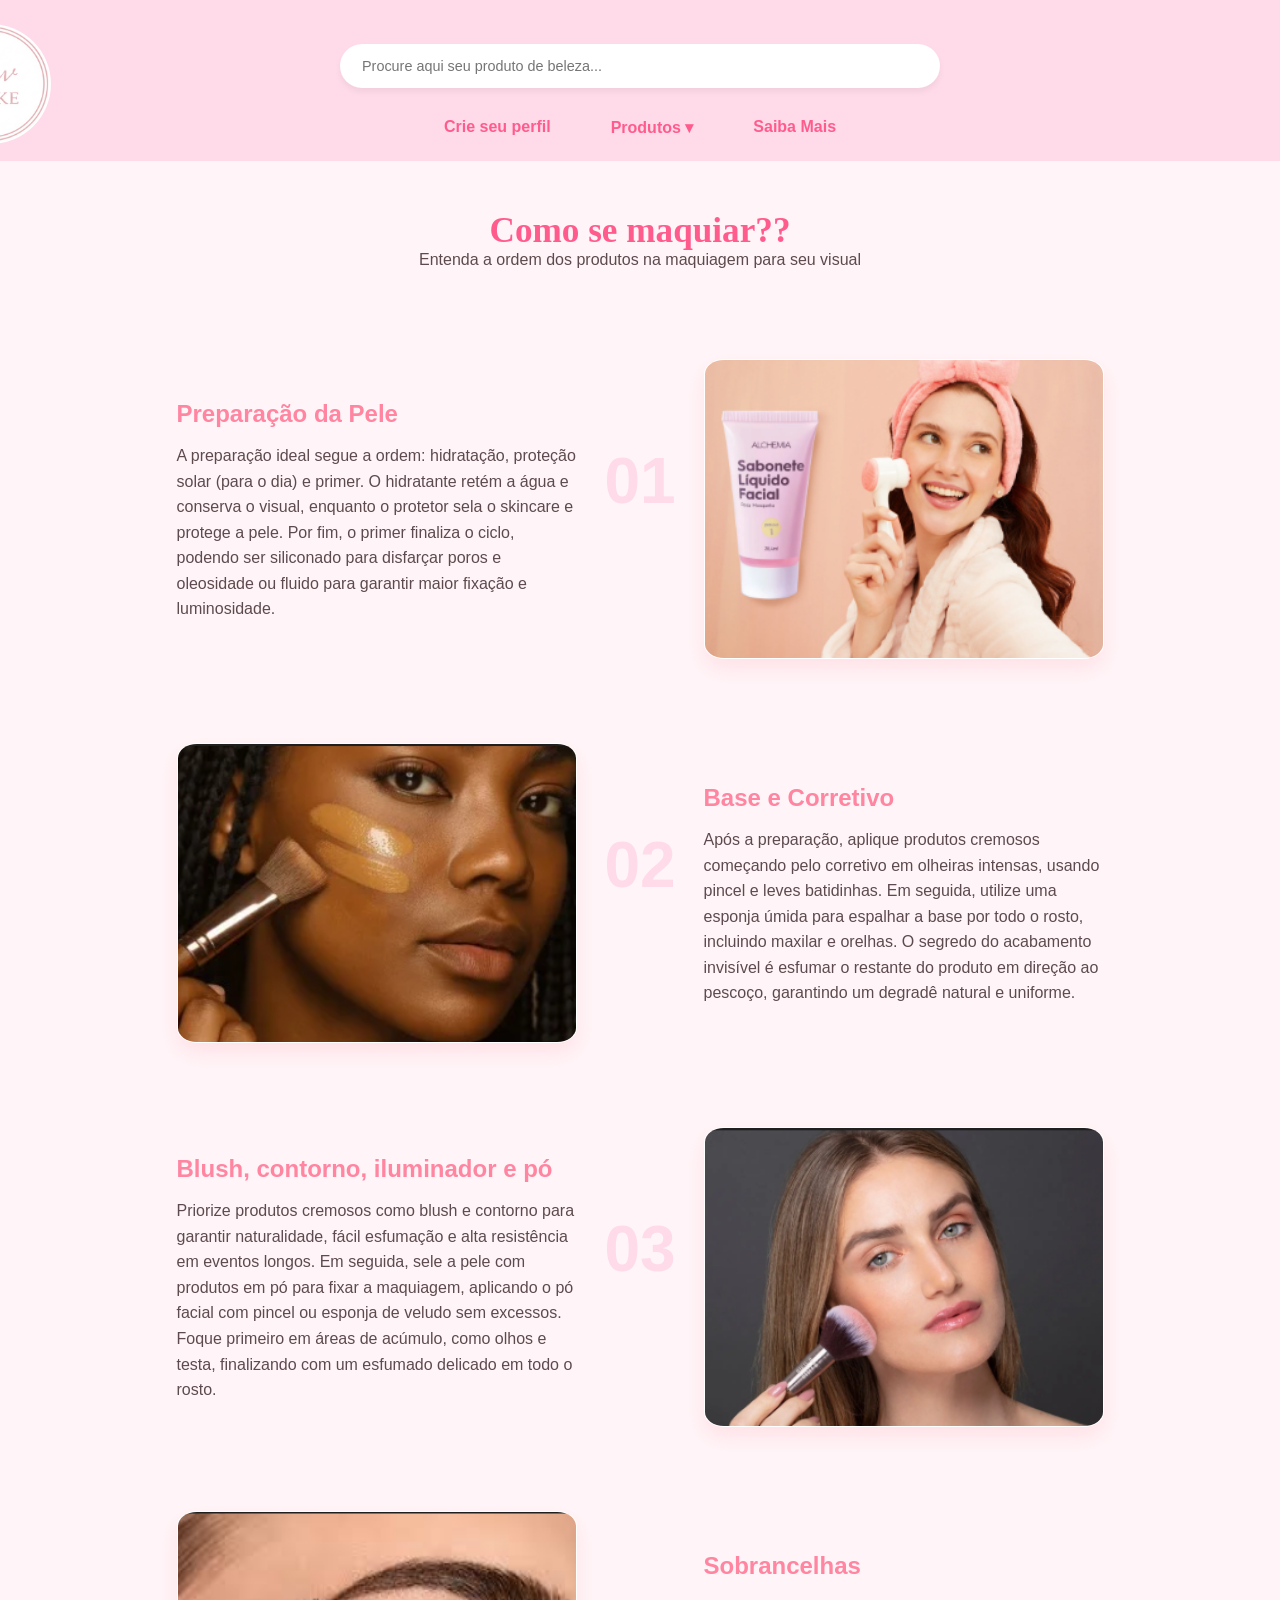
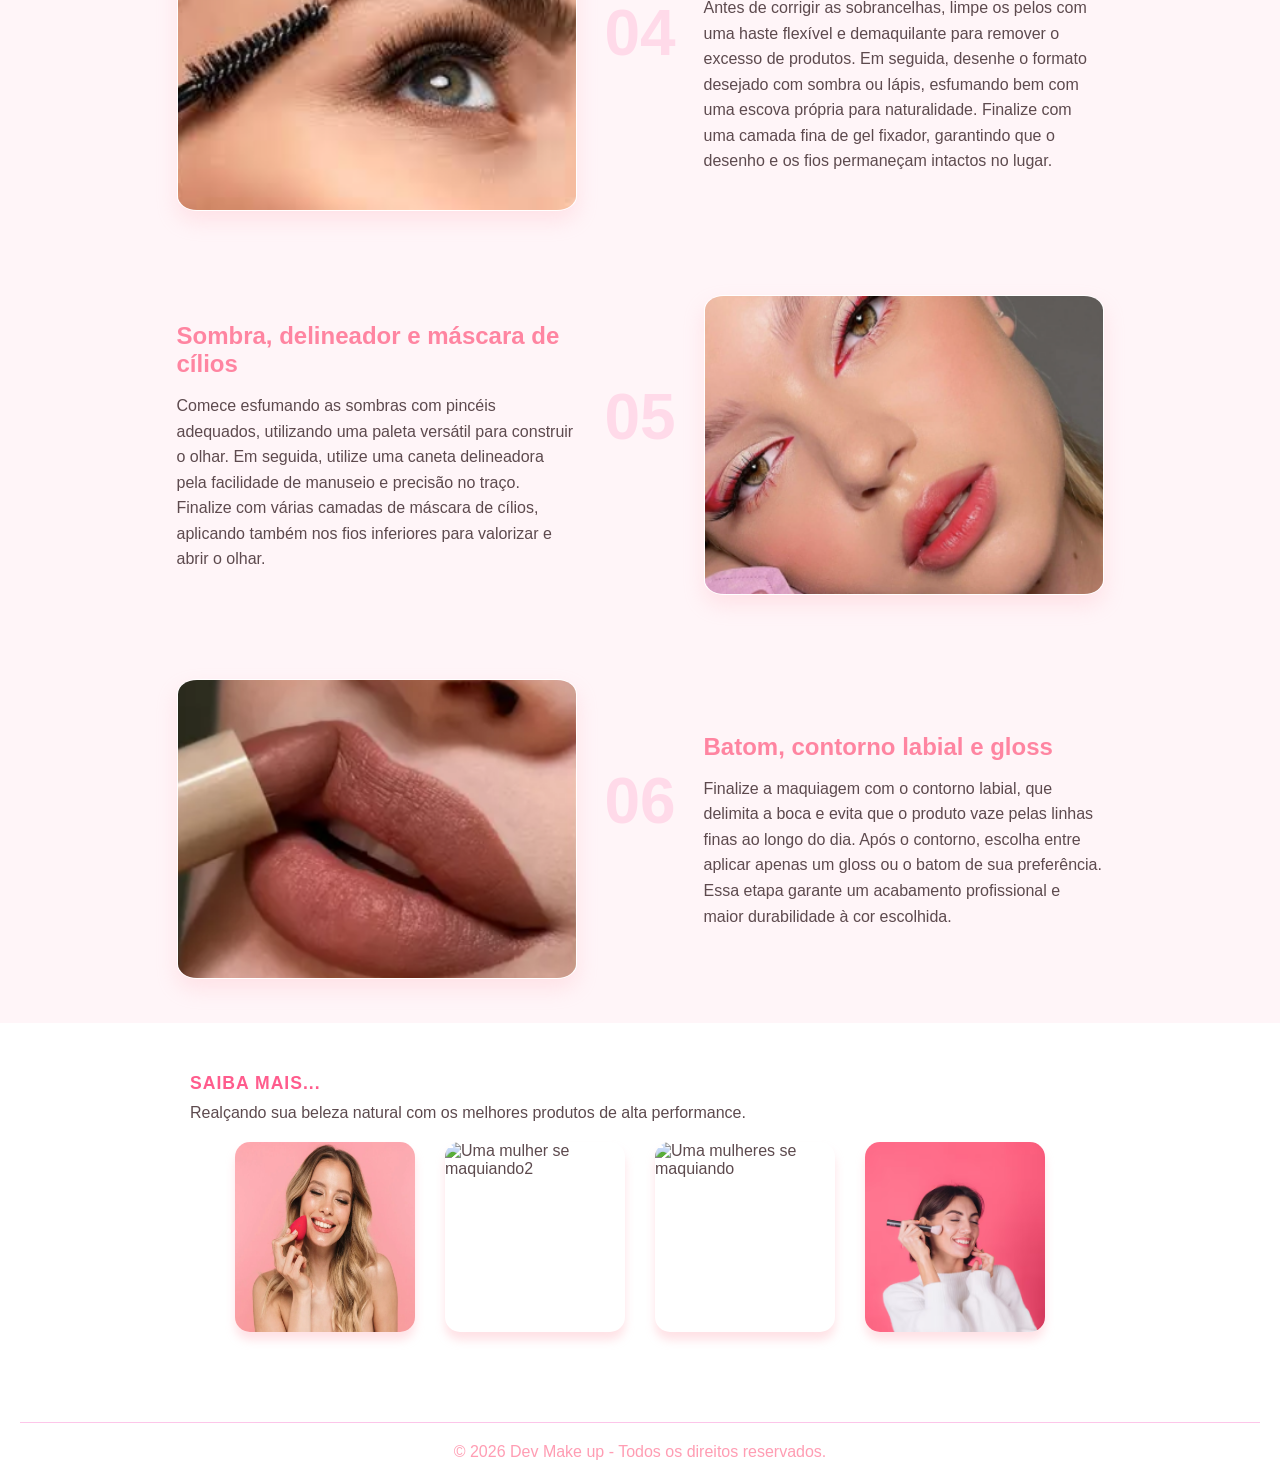
==== Pages/Index.html @ bf2eafa1 "first commit" ====
<!DOCTYPE html>
<html lang="PT-BR">
<head>
    <meta charset="UTF-8">
    <meta name="viewport" content="width=device-width, initial-scale=1.0">
    <link rel="stylesheet" href="../Style/style.css">

    <title>Métodos HTTP</title>
    <link rel="icon" type="image aba" href="../Imagens/Logo Aba.png">
</head>
<body>
   <header>
    <div class="logo-container">
        <img src="../Imagens/Logo.png" alt="Logo Dev Make" class="logo">
    </div>

     <div class="search-container">
        <input type="text" placeholder="Procure aqui seu produto de beleza..." class="search-input">
        <button class="search-button"></button>
    </div>
<nav class="menu-principal">
    <ul>
        <li><a href="index02.html">Crie seu perfil</a></li>
        
        <li class="dropdown">
            <a href="#">Produtos ▾</a>
            <ul class="submenu">
                <li><a href="#batom">Batons</a></li>
                <li><a href="#sombra">Sombras</a></li>
                <li><a href="#rimel">Rímeis</a></li>
            </ul>
        </li>

        <li><a href="#sobre">Saiba Mais</a></li>
    </ul>
</nav>
    </header>



    <main class="tutorial-maquiagem">
    <div class="tutorial-header">
        <h2>Como se maquiar??</h2>
        <p>Entenda a ordem dos produtos na maquiagem para seu visual</p>
    </div>

    <section class="passo">
        <div class="passo-numero">01</div>
        <div class="passo-conteudo">
            <h3>Preparação da Pele</h3>
            <p> A preparação ideal segue a ordem: hidratação, proteção solar (para o dia) e primer. O hidratante retém a água e conserva o visual, enquanto o protetor sela o skincare e protege a pele. Por fim, o primer finaliza o ciclo, podendo ser siliconado para disfarçar poros e oleosidade ou fluido para garantir maior fixação e luminosidade.</p>
        </div>
        <div class="passo-imagem">
            <img src="../Imagens/passo01.png" alt="Preparando a pele">
        </div>
    </section>

    <section class="passo reverse">
        <div class="passo-numero">02</div>
        <div class="passo-conteudo">
            <h3>Base e Corretivo</h3>
            <p>Após a preparação, aplique produtos cremosos começando pelo corretivo em olheiras intensas, usando pincel e leves batidinhas. Em seguida, utilize uma esponja úmida para espalhar a base por todo o rosto, incluindo maxilar e orelhas. O segredo do acabamento invisível é esfumar o restante do produto em direção ao pescoço, garantindo um degradê natural e uniforme.</p>
        </div>
        <div class="passo-imagem">
            <img src="../Imagens/passo02.png" alt="Aplicando base">
        </div>
    </section>

    <section class="passo">
        <div class="passo-numero">03</div>
        <div class="passo-conteudo">
            <h3>Blush, contorno, iluminador e pó</h3>
            <p>Priorize produtos cremosos como blush e contorno para garantir naturalidade, fácil esfumação e alta resistência em eventos longos. Em seguida, sele a pele com produtos em pó para fixar a maquiagem, aplicando o pó facial com pincel ou esponja de veludo sem excessos. Foque primeiro em áreas de acúmulo, como olhos e testa, finalizando com um esfumado delicado em todo o rosto.</p>
        </div>
        <div class="passo-imagem">
            <img src="../Imagens/passo03.png" alt="Maquiagem nos olhos">
        </div>
    </section>

     <section class="passo reverse">
        <div class="passo-numero">04</div>
        <div class="passo-conteudo">
            <h3>Sobrancelhas</h3>
            <p>Antes de corrigir as sobrancelhas, limpe os pelos com uma haste flexível e demaquilante para remover o excesso de produtos. Em seguida, desenhe o formato desejado com sombra ou lápis, esfumando bem com uma escova própria para naturalidade. Finalize com uma camada fina de gel fixador, garantindo que o desenho e os fios permaneçam intactos no lugar.</p>
        </div>
        <div class="passo-imagem">
            <img src="../Imagens/passo04.png" alt="Aplicando base">
        </div>
    </section>

    <section class="passo">
        <div class="passo-numero">05</div>
        <div class="passo-conteudo">
            <h3>Sombra, delineador e máscara de cílios</h3>
            <p>Comece esfumando as sombras com pincéis adequados, utilizando uma paleta versátil para construir o olhar. Em seguida, utilize uma caneta delineadora pela facilidade de manuseio e precisão no traço. Finalize com várias camadas de máscara de cílios, aplicando também nos fios inferiores para valorizar e abrir o olhar.</p>
        </div>
        <div class="passo-imagem">
            <img src="../Imagens/passo05.png" alt="Maquiagem nos olhos">
        </div>
    </section>

    
     <section class="passo reverse">
        <div class="passo-numero">06</div>
        <div class="passo-conteudo">
            <h3>Batom, contorno labial e gloss</h3>
            <p>Finalize a maquiagem com o contorno labial, que delimita a boca e evita que o produto vaze pelas linhas finas ao longo do dia. Após o contorno, escolha entre aplicar apenas um gloss ou o batom de sua preferência. Essa etapa garante um acabamento profissional e maior durabilidade à cor escolhida.</p>
        </div>
        <div class="passo-imagem">
            <img src="../Imagens/passo06.png" alt="Aplicando base">
        </div>
    </section>
    









    </main>


 <footer class="footer-make" id="sobre">
    <div class="footer-container">
        <div class="footer-box">
            <h3 class="footer-logo">Saiba Mais...</h3>
                <p>Realçando sua beleza natural com os melhores produtos de alta performance.</p>
              <div class="container-fotos">
                <img src="../Imagens/Saibamais1.png" alt="Uma mulher se maquiando" class="img-make">
                <img src="../Imagens/Saibamais2.png" alt="Uma mulher se maquiando2" class="img-make">
                <img src="../Imagens/Saibamais03.png" alt="Uma mulheres se maquiando" class="img-make">
                <img src="../Imagens/saibamais4.png" alt="Uma mulheres se maquiando" class="img-make">

              </div>
        </div>
    </div>
    
    <div class="footer-bottom">
        <p>&copy; 2026 Dev Make up - Todos os direitos reservados.</p>
    </div>
</footer>

</body>
</html>
---- Style/style.css ----
* {
    margin: 0;
    padding: 0;
    box-sizing: border-box;
    font-family: 'Segoe UI', Tahoma, Geneva, Verdana, sans-serif;
}

body {
    background-color: #fff5f8;
    color: #5d4a4e; 
    display: flex;
    flex-direction: column;
    min-height: 100vh;
}

header {
    display: flex;
    flex-direction: column;
    align-items: center;
    background-color: #ffdae9;
    padding: 1.5rem;
}

.logo-container {
    margin-right: 1300px;
    margin-bottom: 10px;
    display: flex;
    justify-content: left;
}

.logo {
    max-height: 120px; 
    width:max-conte;    
    border-radius: 500%; 
}

.search-container {
    margin-top: -110px;
    margin-bottom: 10px;
    display: flex;
    width: 100%;
    max-width: 600px; 
    position: relative;
}

.search-input {
    width: 100%;
    padding: 12px 45px 12px 20px;
    border: 2px solid transparent;
    border-radius: 30px;
    outline: none;
    font-size: 0.9rem;
    color: #ff85a1;
    transition: all 0.3s ease;
    box-shadow: 0 4px 6px rgba(0, 0, 0, 0.05);
}

.search-input:focus {
    border-color: #ff85a1;
    box-shadow: 0 0 8px rgba(255, 133, 161, 0.3);
}


.search-button {
    position: absolute;
    right: 5px;
    top: 50%;
    transform: translateY(-50%);
    background: none;
    border: none;
    cursor: pointer;
    font-size: 1.1rem;
    padding: 5px 10px;
    margin-top: 0;
}

.menu-principal {
    margin-top: 20px;
    width: 100%;
}

.menu-principal ul {
    list-style: none;        
    display: flex;           
    justify-content: center;  
    gap: 60px;              
    padding: 0;
}

/* IMPORTANTE: Adicionado para o submenu se posicionar corretamente */
.menu-principal ul li {
    position: relative;
}

.menu-principal a {
    text-decoration: none;  
    color: #ff5c8d;       
    font-weight: 600;
    font-size: 1rem;
    transition: color 0.3s ease;
    position: relative;
}

.menu-principal a:hover {
    color: #ff69a3b9;       
}

.menu-principal a::after {
    content: '';
    width: 0;
    height: 2px;
    background: #ff85a1;
    position: absolute;
    bottom: -5px;
    left: 0;
    transition: width 0.3s;
}

.menu-principal a:hover::after {
    width: 100%;
}


.submenu {
    position: absolute;
    top: 100%;             
    left: 50%;
    transform: translateX(-50%) translateY(10px); 
    background-color: white;
    min-width: 150px;
    border-radius: 12px;
    box-shadow: 0 10px 25px rgba(255, 133, 161, 0.2); 
    padding: 10px 0;
    list-style: none;
    display: flex;
    flex-direction: column; 
    gap: 0;               
    
    opacity: 0;
    visibility: hidden;
    transition: all 0.3s ease;
    z-index: 1000;
    border: 1px solid #ffdae9;
}


.menu-principal ul li:hover .submenu {
    opacity: 1;
    visibility: visible;
    transform: translateX(-50%) translateY(0);
}

.submenu li a {
    color: #7d6a6e;
    font-size: 0.9rem;
    padding: 10px 20px;
    display: block;
    width: 100%;
    text-align: center;
}

.submenu li a::after {
    display: none;
}

.submenu li a:hover {
    color: #ff5c8d;
    background-color: #fff5f8;
}

.tutorial-header {
    text-align: center;
    margin: 50px 0;
}

.tutorial-header h2 {
    color: #ff5c8d;
    font-family: 'Georgia', serif;
    font-size: 2.2rem;
}

.passo {
    display: flex;
    align-items: center;
    justify-content: space-around;
    padding: 40px 10%;
    gap: 30px;
    flex-wrap: wrap;
}

.passo.reverse {
    flex-direction: row-reverse;
}

.passo-numero {
    font-size: 4rem;
    font-weight: bold;
    color: #ffdae9; 
    position: absolute;
    z-index: -1;
    margin-top: -60px;
}

.passo-conteudo {
    flex: 1;
    max-width: 400px;
}

.passo-conteudo h3 {
    color: #ff85a1;
    margin-bottom: 15px;
    font-size: 1.5rem;
}

.passo-conteudo p {
    color: #5d4a4e;
    line-height: 1.6;
}

.passo-imagem img {
    width: 400px;
    height: 300px;
    object-fit: cover;
    border-radius:05%;
    border: 1px solid #fff;
    box-shadow: 0 10px 20px rgba(255, 182, 193, 0.3);
}




.footer-make {
    background-color: #ffffff; 
    color: #5d4a4e;
    padding: 50px 20px 20px;
    margin-top: auto; 
}

.footer-container {
    max-width: 900px;
    margin: 0 auto;
    display:flexbox;
    grid-template-columns: repeat(auto-fit, minmax(200px, 1fr));
    gap: 40px;
}


.footer-box h3, .footer-box h4 {
    color: #ff5c8d; 
    margin-bottom: 10px;
    text-transform: uppercase;
    font-size: 1.1rem;
    letter-spacing: 1px;
}

.footer-bottom {
  
    color: #ff85a1;
    text-align: center;
    margin-top: 40px;
    padding-top: 20px;
    border-top: 1px solid rgba(252, 176, 225, 0.901);
    font-size: 1rem;
    opacity: 0.8;
}

.container-fotos {
    display: flex;      
    gap: 30px;        
    justify-content: center;    
}
.img-make {
    margin-top: 20px;
    margin-bottom: 50px;
    width: 20%;           
    height: auto;          
    border-radius: 15px;   
    box-shadow: 0 8px 10px rgba(255, 182, 193, 0.4); 
}
.img-make:hover {
    transform: scale(1.02);
}
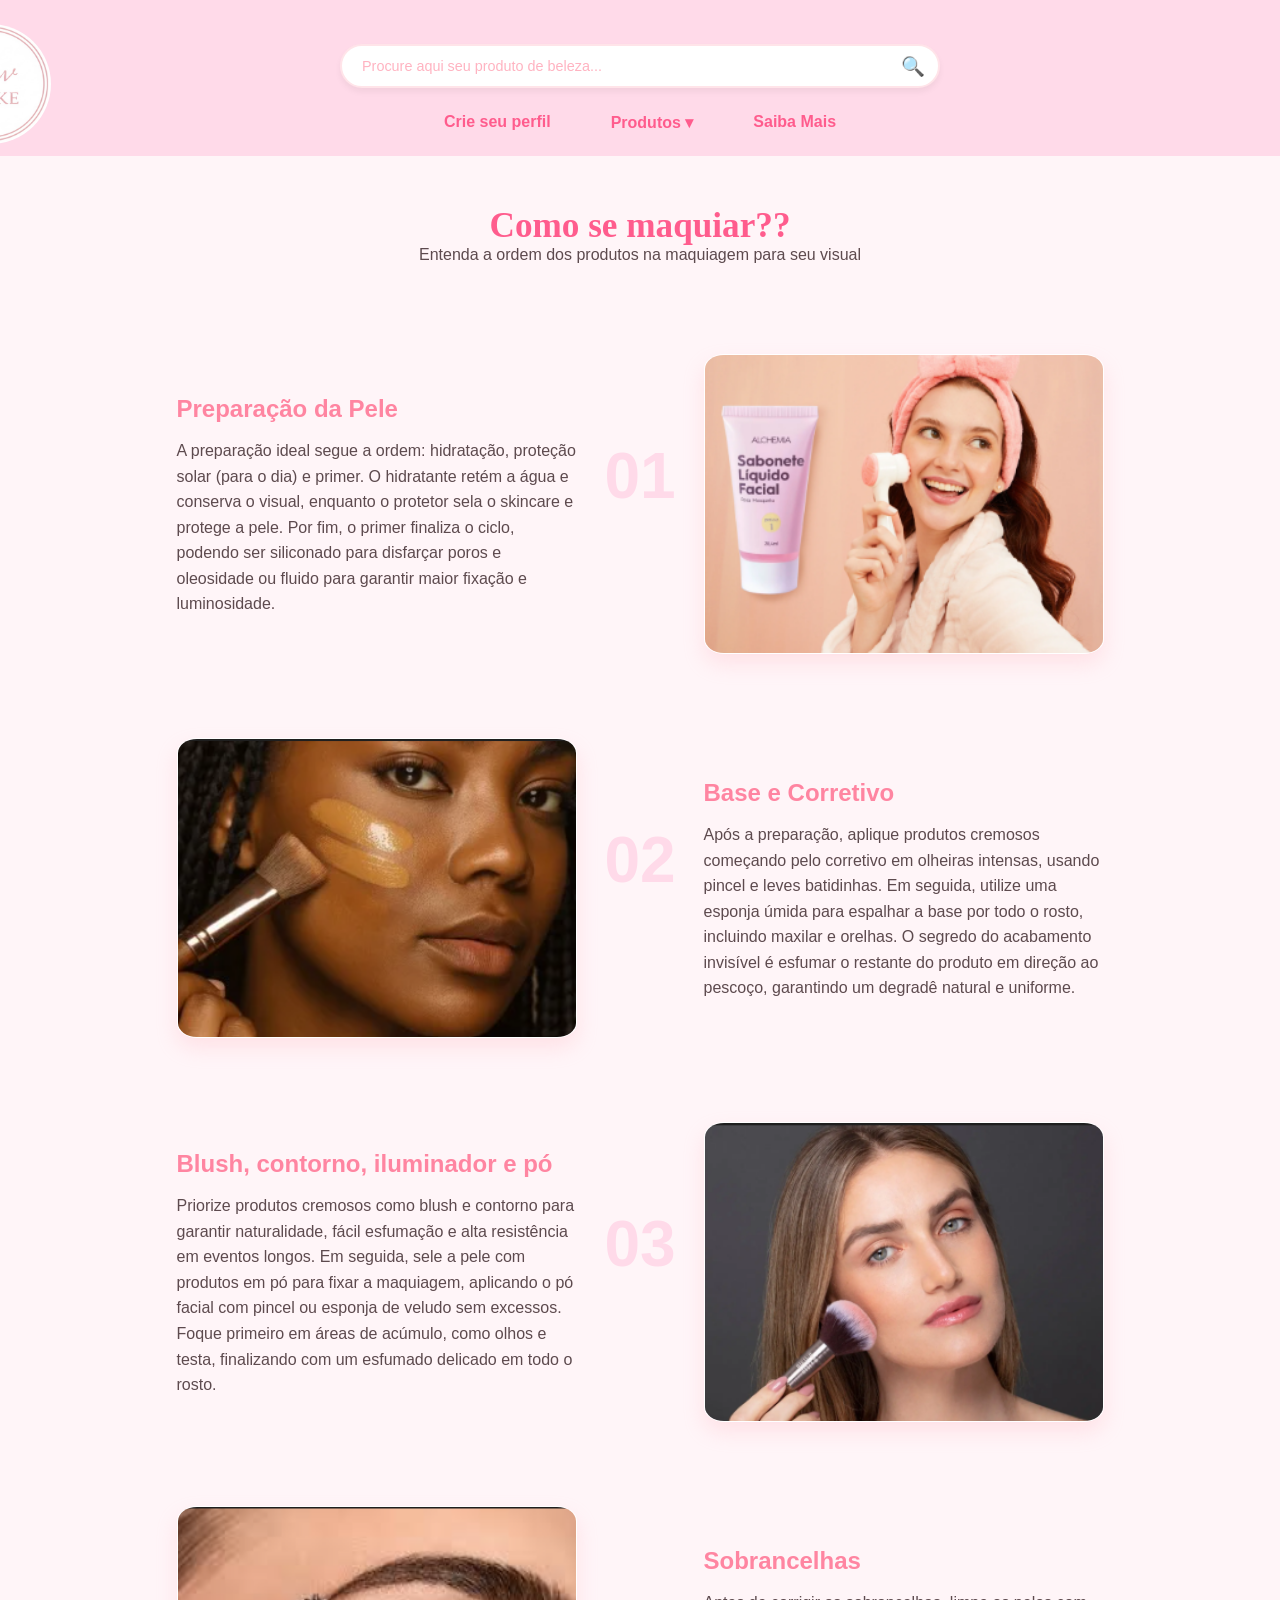
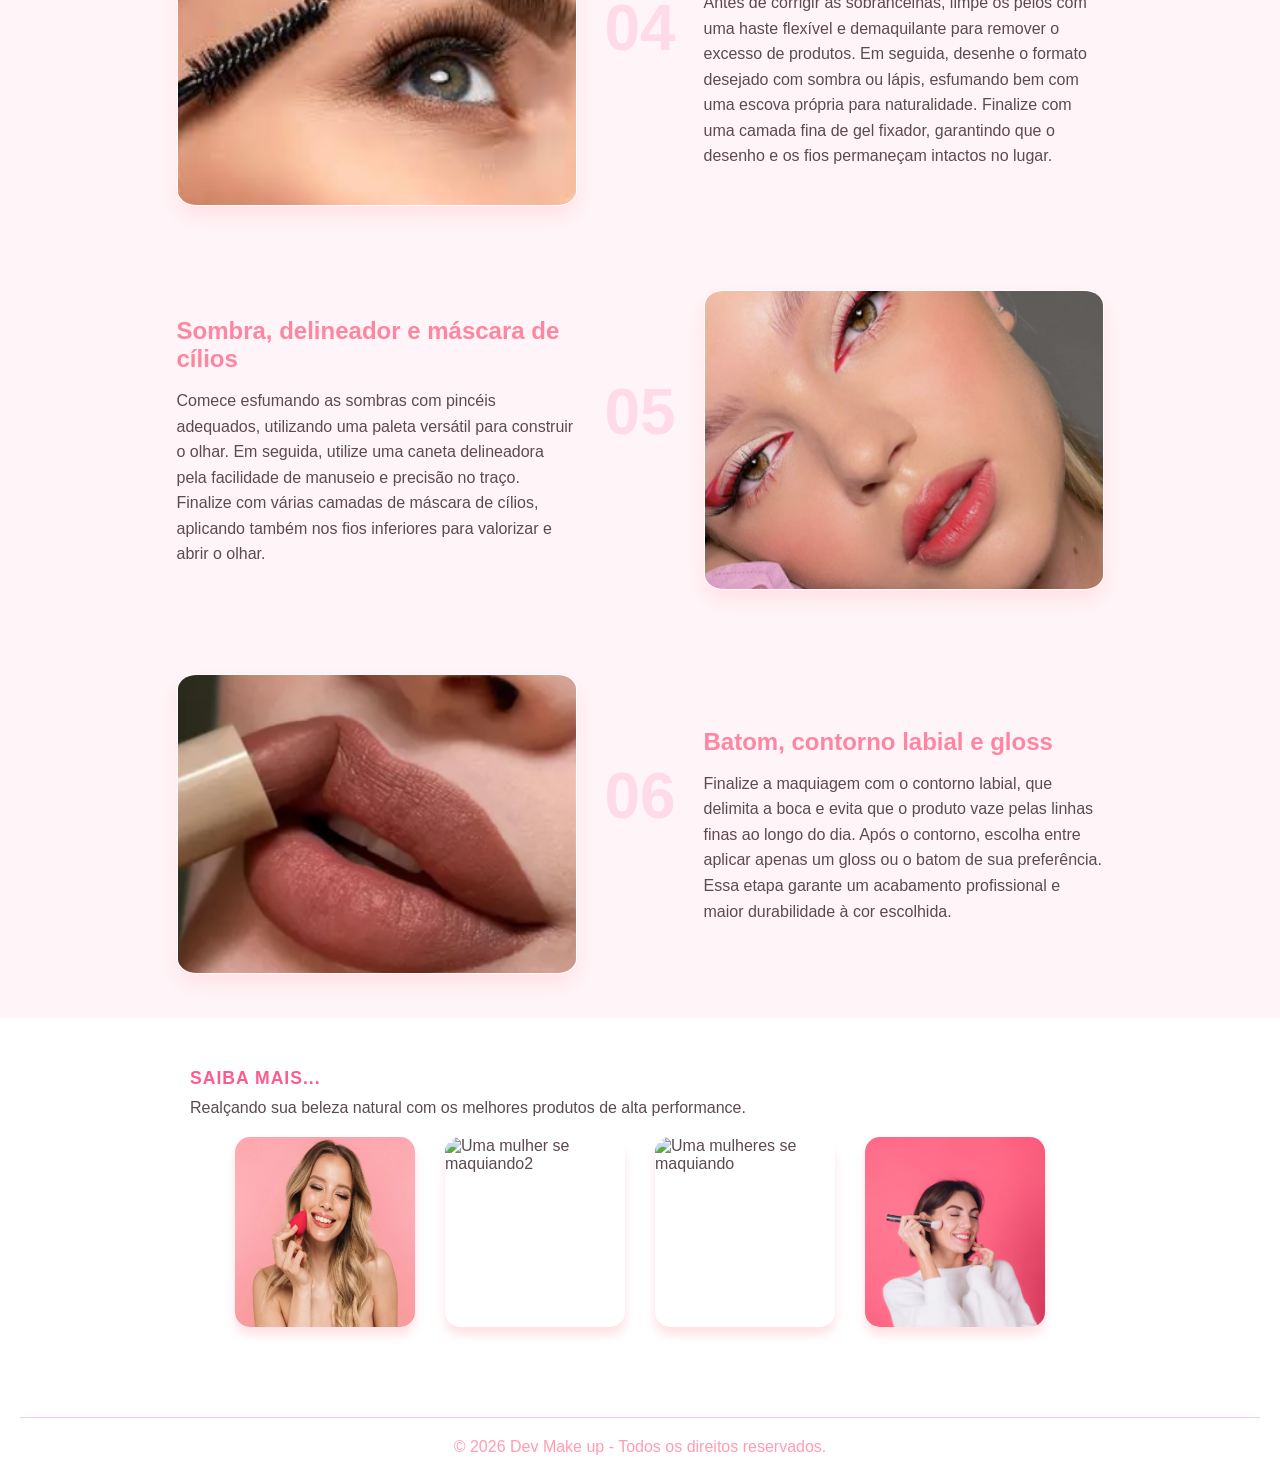
==== commit 8087011e: "Terceiro commit" ====
--- a/Pages/Index.html
+++ b/Pages/Index.html
@@ -14,10 +14,16 @@
         <img src="../Imagens/Logo.png" alt="Logo Dev Make" class="logo">
     </div>
 
-     <div class="search-container">
-        <input type="text" placeholder="Procure aqui seu produto de beleza..." class="search-input">
-        <button class="search-button"></button>
-    </div>
+<form class="search-container" id="searchForm">
+    <input 
+        type="text" 
+        placeholder="Procure aqui seu produto de beleza..." 
+        class="search-input"
+        id="searchInput"
+    >
+    <button type="submit" class="search-button">🔍</button>
+</form>
+
 <nav class="menu-principal">
     <ul>
         <li><a href="index02.html">Crie seu perfil</a></li>
@@ -110,14 +116,6 @@
             <img src="../Imagens/passo06.png" alt="Aplicando base">
         </div>
     </section>
-    
-
-
-
-
-
-
-
 
 
     </main>
@@ -144,4 +142,6 @@
 </footer>
 
 </body>
-</html>+</html>
+
+<script src="../Scripts/script.js"></script>
--- a/Style/style.css
+++ b/Style/style.css
@@ -33,20 +33,20 @@
     width:max-conte;    
     border-radius: 500%; 
 }
-
 .search-container {
     margin-top: -110px;
-    margin-bottom: 10px;
+    margin-bottom: 20px;
     display: flex;
     width: 100%;
     max-width: 600px; 
     position: relative;
+    z-index: 10; 
 }
 
 .search-input {
     width: 100%;
     padding: 12px 45px 12px 20px;
-    border: 2px solid transparent;
+    border: 2px solid #ffe4e9;
     border-radius: 30px;
     outline: none;
     font-size: 0.9rem;
@@ -55,27 +55,29 @@
     box-shadow: 0 4px 6px rgba(0, 0, 0, 0.05);
 }
 
-.search-input:focus {
-    border-color: #ff85a1;
-    box-shadow: 0 0 8px rgba(255, 133, 161, 0.3);
-}
-
+.search-input::placeholder {
+    color: #ffb3c1;
+}
 
 .search-button {
     position: absolute;
-    right: 5px;
+    right: 15px; 
     top: 50%;
     transform: translateY(-50%);
     background: none;
     border: none;
     cursor: pointer;
-    font-size: 1.1rem;
-    padding: 5px 10px;
-    margin-top: 0;
-}
+    font-size: 1.2rem;
+    transition: transform 0.2s ease;
+}
+
+.search-button:active {
+    transform: translateY(-50%) scale(0.9); 
+}
+
 
 .menu-principal {
-    margin-top: 20px;
+    margin-top: 5px;
     width: 100%;
 }
 
@@ -87,7 +89,6 @@
     padding: 0;
 }
 
-/* IMPORTANTE: Adicionado para o submenu se posicionar corretamente */
 .menu-principal ul li {
     position: relative;
 }
@@ -120,29 +121,23 @@
     width: 100%;
 }
 
-
 .submenu {
     position: absolute;
     top: 100%;             
     left: 50%;
-    transform: translateX(-50%) translateY(10px); 
+    transform: translateX(-50%) translateY(0); 
     background-color: white;
-    min-width: 150px;
+    min-width: 120px;
     border-radius: 12px;
-    box-shadow: 0 10px 25px rgba(255, 133, 161, 0.2); 
-    padding: 10px 0;
+    box-shadow: 0 10px 10px rgba(255, 133, 161, 0.2); 
     list-style: none;
     display: flex;
-    flex-direction: column; 
-    gap: 0;               
-    
-    opacity: 0;
+    flex-direction: column;   
     visibility: hidden;
     transition: all 0.3s ease;
-    z-index: 1000;
+    z-index: 900;
     border: 1px solid #ffdae9;
 }
-
 
 .menu-principal ul li:hover .submenu {
     opacity: 1;
@@ -151,12 +146,12 @@
 }
 
 .submenu li a {
+    padding: 8px 15px;
     color: #7d6a6e;
     font-size: 0.9rem;
-    padding: 10px 20px;
+    text-align: center;
     display: block;
-    width: 100%;
-    text-align: center;
+    line-height: 1;   
 }
 
 .submenu li a::after {
@@ -178,6 +173,7 @@
     font-family: 'Georgia', serif;
     font-size: 2.2rem;
 }
+
 
 .passo {
     display: flex;
@@ -225,8 +221,6 @@
     border: 1px solid #fff;
     box-shadow: 0 10px 20px rgba(255, 182, 193, 0.3);
 }
-
-
 
 
 .footer-make {
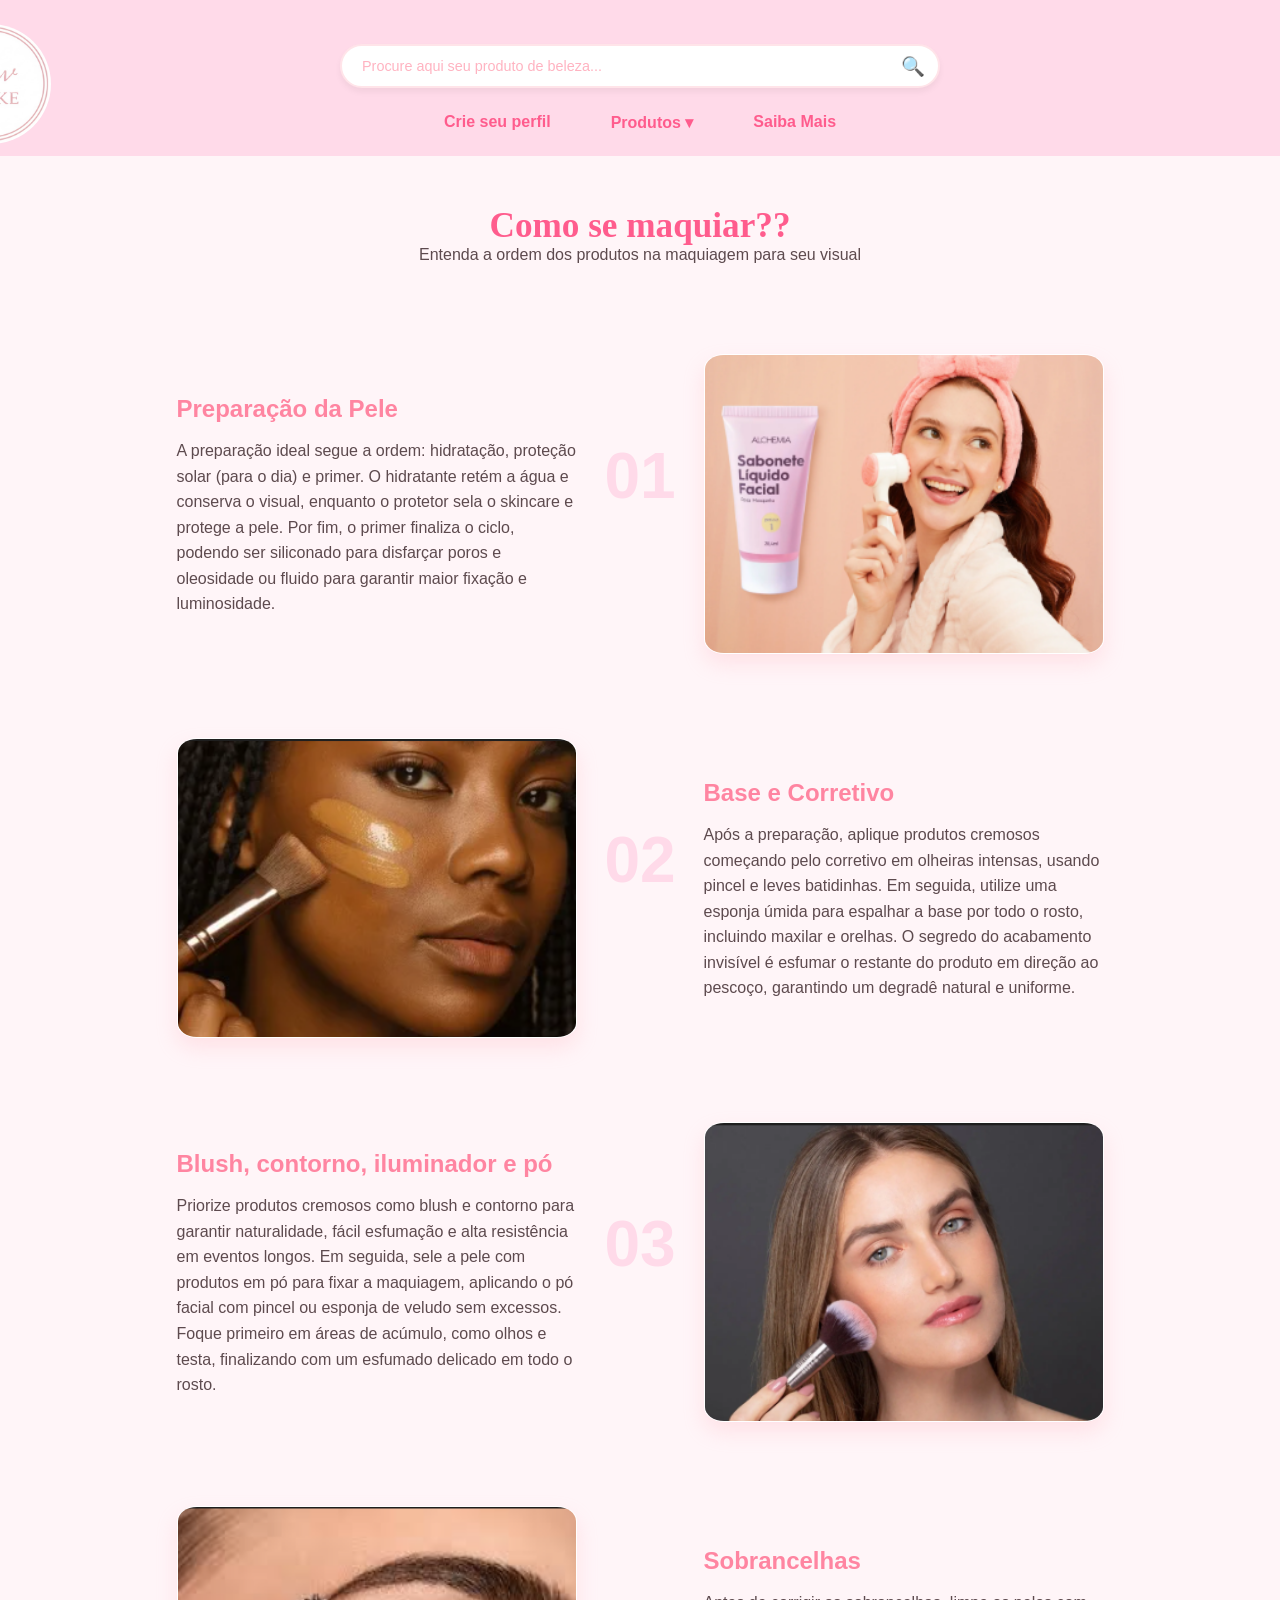
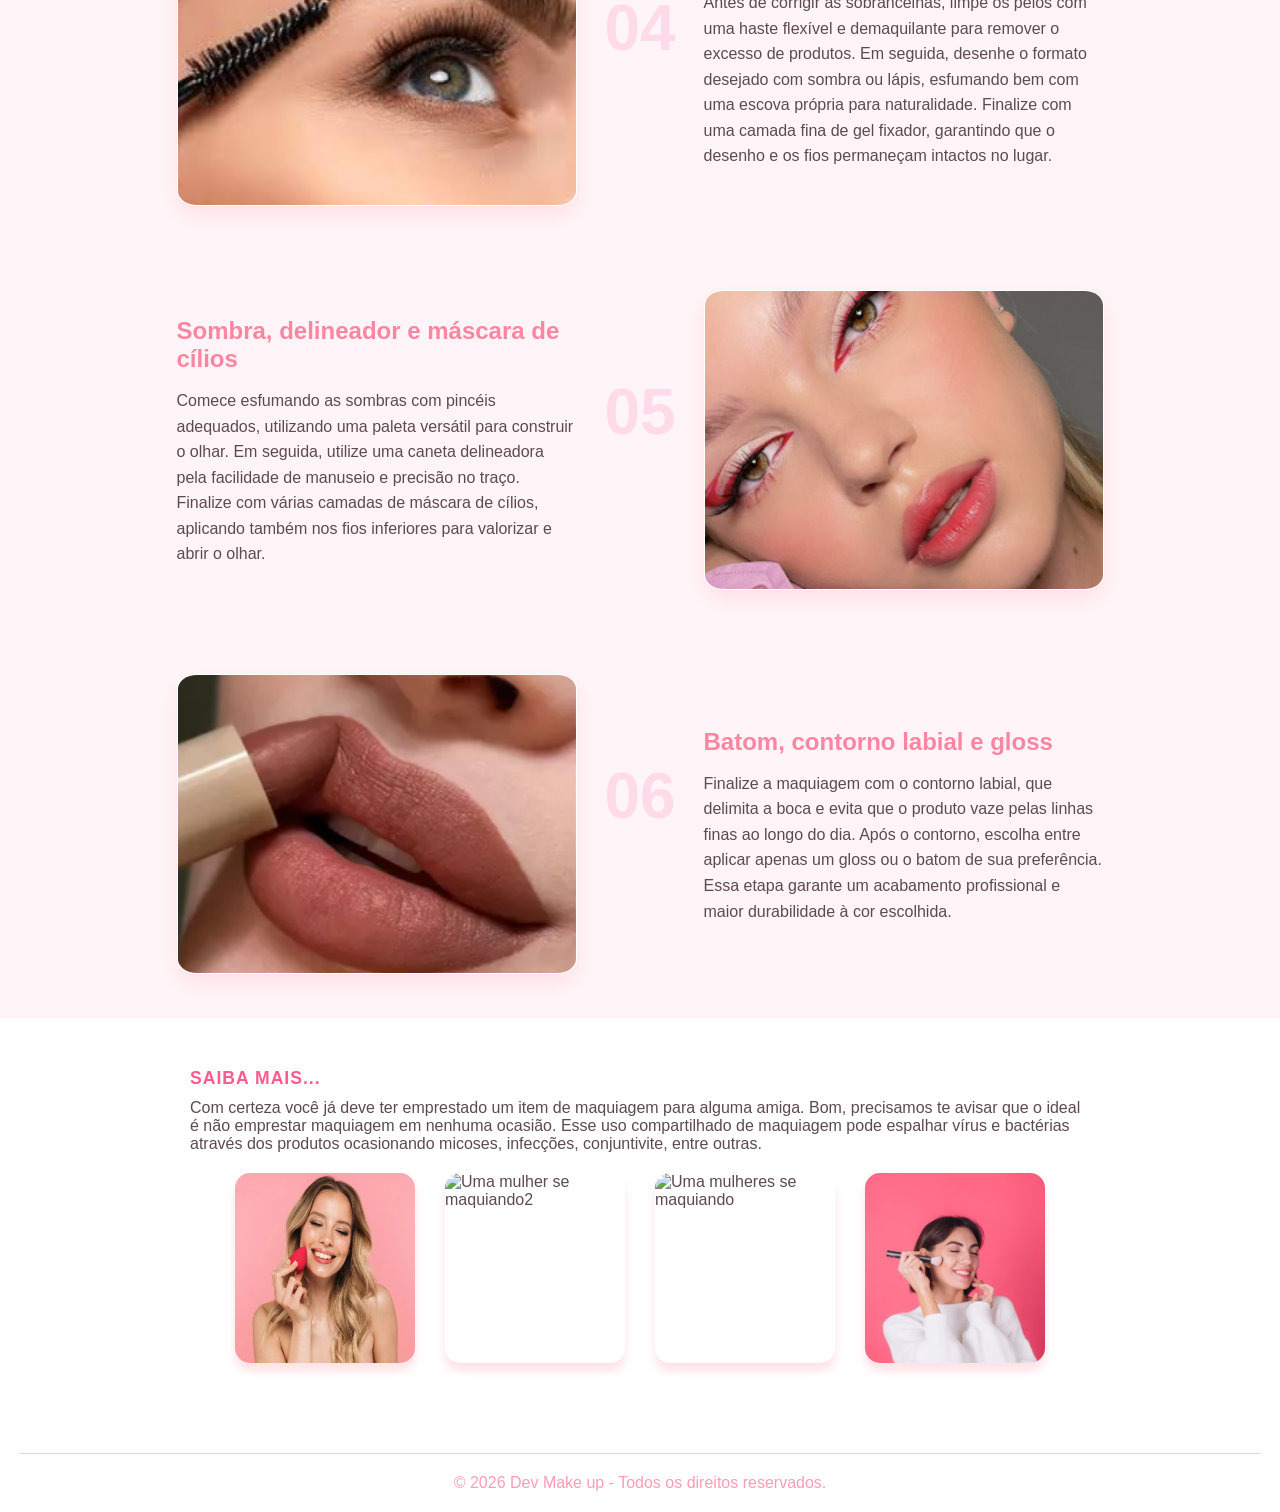
==== commit cd5560dc: "quinto commit" ====
--- a/Pages/Index.html
+++ b/Pages/Index.html
@@ -17,6 +17,7 @@
 <form class="search-container" id="searchForm">
     <input 
         type="text" 
+        name="querytest" 
         placeholder="Procure aqui seu produto de beleza..." 
         class="search-input"
         id="searchInput"
@@ -125,7 +126,7 @@
     <div class="footer-container">
         <div class="footer-box">
             <h3 class="footer-logo">Saiba Mais...</h3>
-                <p>Realçando sua beleza natural com os melhores produtos de alta performance.</p>
+                <p>Com certeza você já deve ter emprestado um item de maquiagem para alguma amiga. Bom, precisamos te avisar que o ideal é não emprestar maquiagem em nenhuma ocasião. Esse uso compartilhado de maquiagem pode espalhar vírus e bactérias através dos produtos ocasionando micoses, infecções, conjuntivite, entre outras.</p>
               <div class="container-fotos">
                 <img src="../Imagens/Saibamais1.png" alt="Uma mulher se maquiando" class="img-make">
                 <img src="../Imagens/Saibamais2.png" alt="Uma mulher se maquiando2" class="img-make">
